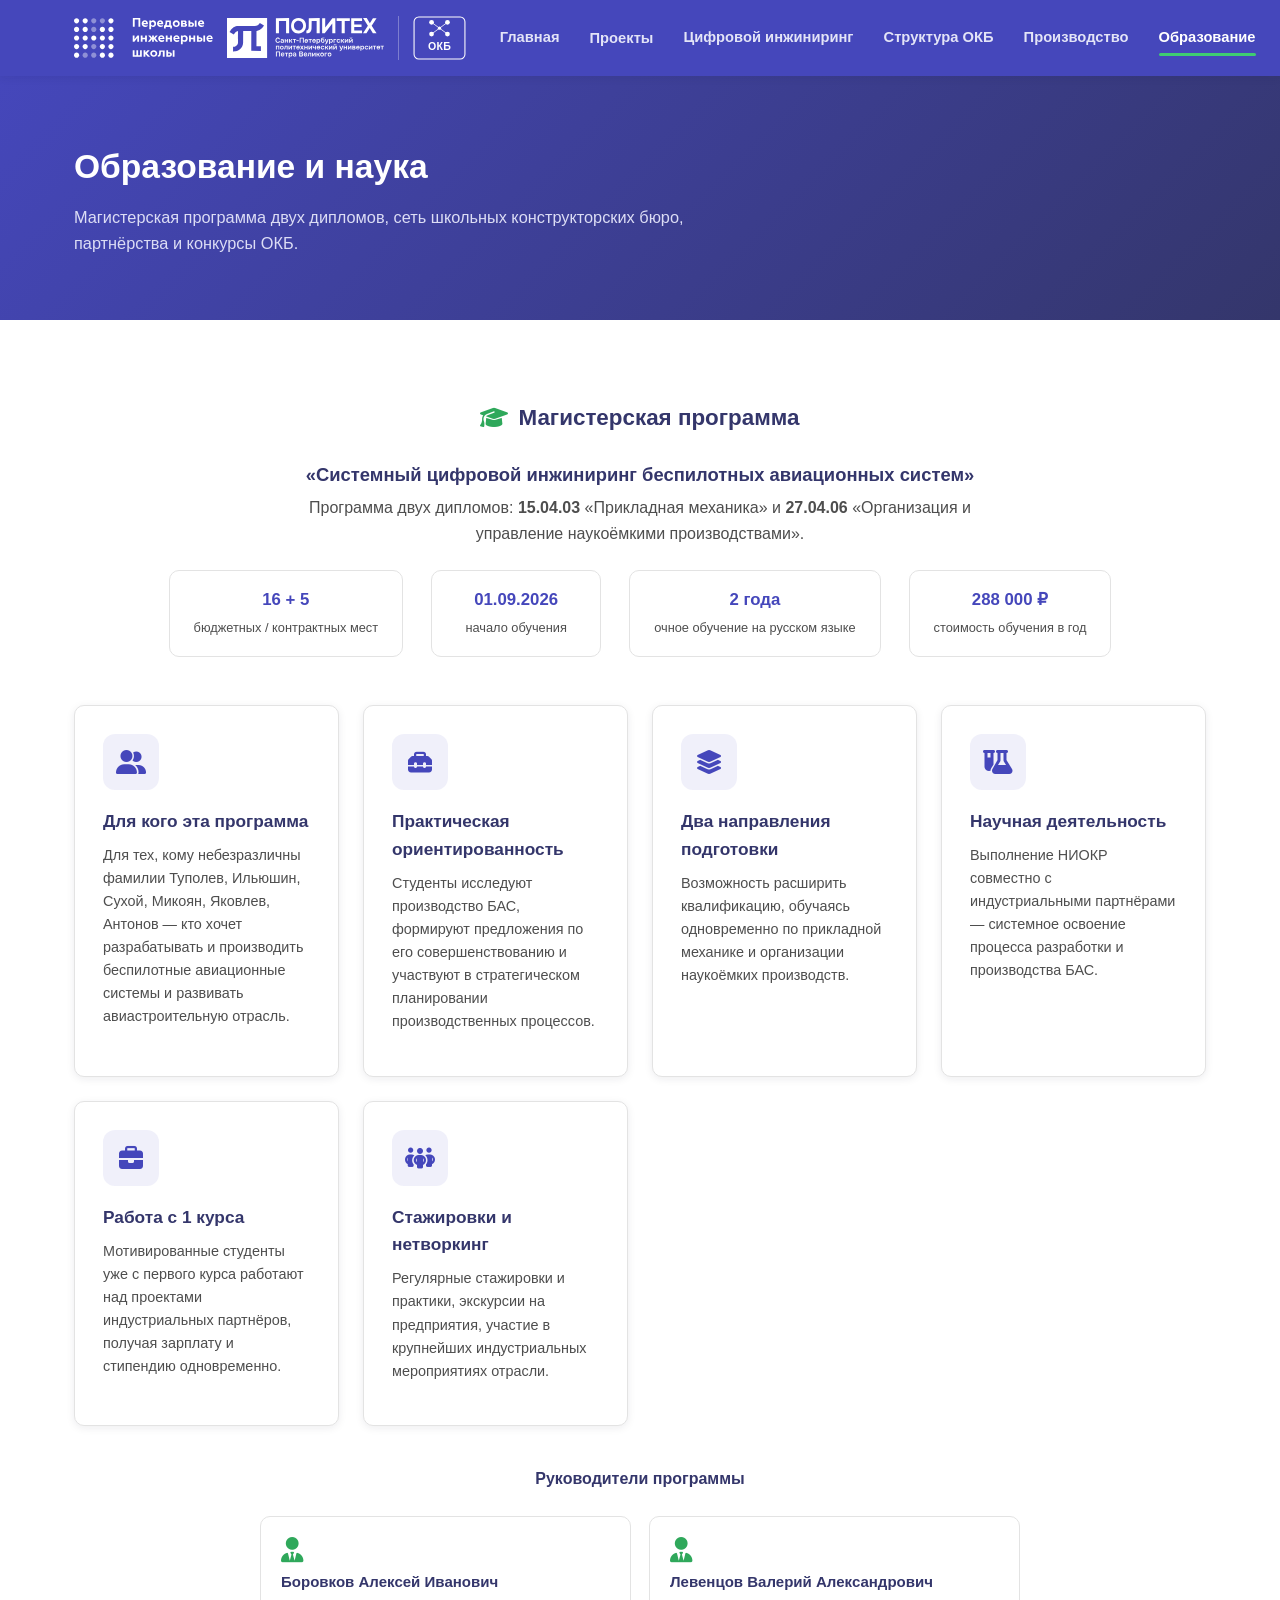
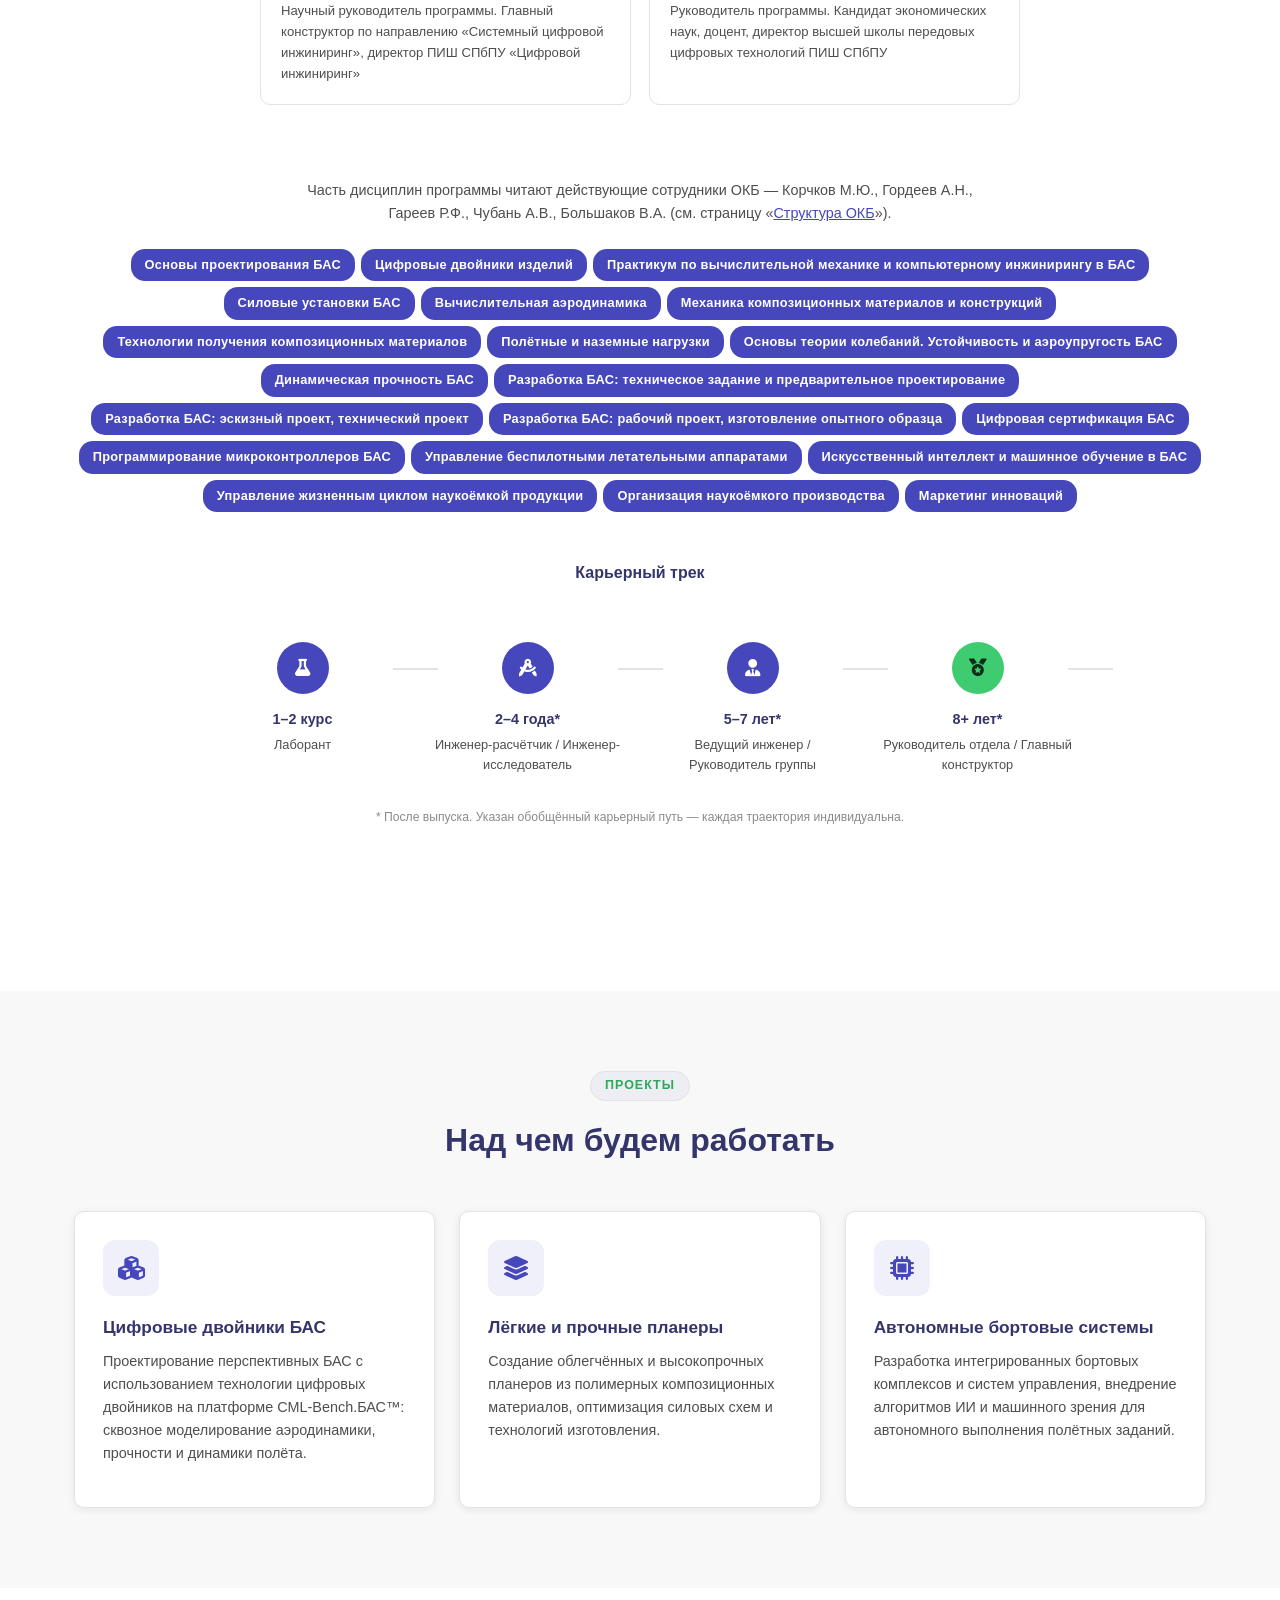
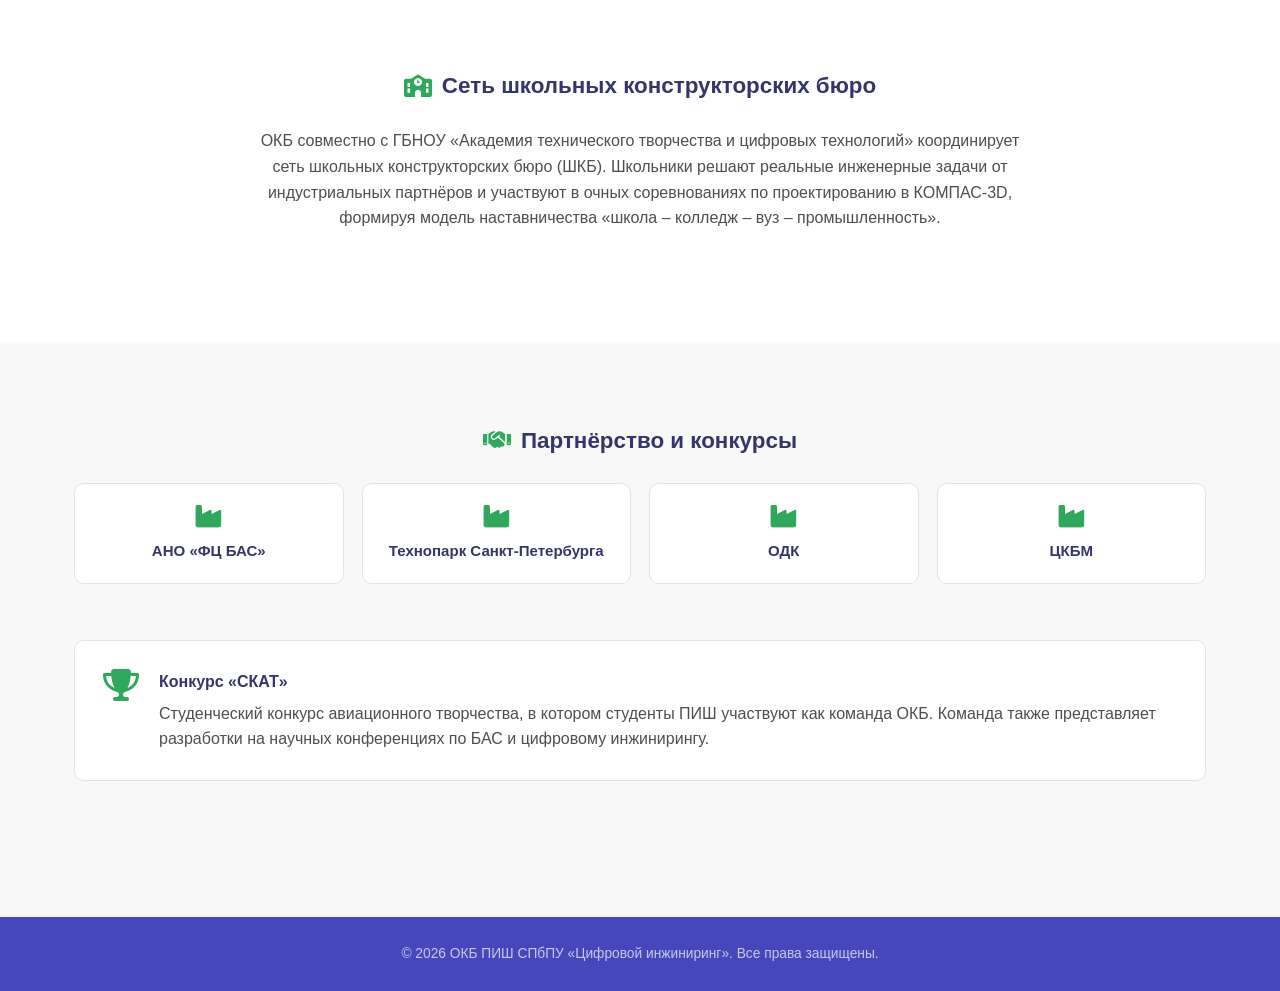
==== education.html @ 3a1af4e1 "Initial commit: сайт ОКБ ПИШ СПбПУ «Цифровой инжиниринг» Многостраничный сайт (index, projects, engi" ====
<!DOCTYPE html>
<html lang="ru">
<head>
<meta charset="UTF-8">
<meta name="viewport" content="width=device-width, initial-scale=1.0">
<title>Образование — ОКБ ПИШ СПбПУ «Цифровой инжиниринг»</title>
<meta name="description" content="Магистерская программа «Системный цифровой инжиниринг беспилотных авиационных систем», партнёрства и конкурсы ОКБ ПИШ СПбПУ «Цифровой инжиниринг».">
<link rel="icon" type="image/svg+xml" href="assets/favicon/favicon.svg">
<link rel="alternate icon" href="assets/favicon/favicon.ico">
<link rel="apple-touch-icon" href="assets/favicon/apple-touch-icon.png">
<link rel="manifest" href="assets/favicon/site.webmanifest">
<link rel="canonical" href="https://okb.pish-spbstu.ru/education.html">
<meta property="og:type" content="website">
<meta property="og:site_name" content="ОКБ ПИШ СПбПУ «Цифровой инжиниринг»">
<meta property="og:title" content="Образование — ОКБ ПИШ СПбПУ «Цифровой инжиниринг»">
<meta property="og:description" content="Магистерская программа «Системный цифровой инжиниринг беспилотных авиационных систем», партнёрства и конкурсы ОКБ ПИШ СПбПУ «Цифровой инжиниринг».">
<meta property="og:image" content="https://okb.pish-spbstu.ru/assets/img/og-image.png">
<meta property="og:url" content="https://okb.pish-spbstu.ru/education.html">
<meta property="og:locale" content="ru_RU">
<meta name="twitter:card" content="summary_large_image">
<meta name="twitter:title" content="Образование — ОКБ ПИШ СПбПУ «Цифровой инжиниринг»">
<meta name="twitter:description" content="Магистерская программа «Системный цифровой инжиниринг беспилотных авиационных систем», партнёрства и конкурсы ОКБ ПИШ СПбПУ «Цифровой инжиниринг».">
<meta name="twitter:image" content="https://okb.pish-spbstu.ru/assets/img/og-image.png">

<link rel="stylesheet" href="https://cdnjs.cloudflare.com/ajax/libs/font-awesome/6.5.1/css/all.min.css">
<link rel="stylesheet" href="assets/css/style.css">
</head>
<body>

<header class="site-header">
  <div class="nav-inner">
    <div class="brand-logos">
      <a href="https://pish.spbstu.ru/" target="_blank" rel="noopener" title="ПИШ СПбПУ"><img src="assets/logos/pish.svg" alt="ПИШ СПбПУ"></a>
      <a href="https://spbstu.ru/" target="_blank" rel="noopener" title="СПбПУ"><img src="assets/logos/spbstu.svg" alt="СПбПУ"></a>
      <a href="index.html" class="okb-logo" title="ОКБ «Цифровой инжиниринг»"><img src="assets/logos/okb.svg" alt="ОКБ"></a>
    </div>
    <nav class="nav-menu" id="navMenu">
      <a href="index.html">Главная</a>
      <div class="nav-item">
        <a href="projects.html">Проекты</a>
        <button class="nav-caret-btn" type="button" aria-label="Показать направления"><i class="fa-solid fa-chevron-down"></i></button>
        <div class="nav-dropdown">
          <a href="projects.html#uav"><i class="fa-solid fa-plane"></i> Беспилотные летательные аппараты</a>
          <a href="projects.html#robots"><i class="fa-solid fa-robot"></i> Бои роботов</a>
          <a href="projects.html#swarm"><i class="fa-solid fa-diagram-project"></i> Роевые БАС</a>
        </div>
      </div>
      <a href="engineering.html">Цифровой инжиниринг</a>
      <a href="structure.html">Структура ОКБ</a>
      <a href="production.html">Производство</a>
      <a href="education.html" class="active">Образование</a>
      <a href="partnership.html">Сотрудничество</a>
    </nav>
    <button class="burger" id="burgerBtn" aria-label="Открыть меню"><span></span><span></span><span></span></button>
  </div>
</header>

<section class="page-hero">
  <div class="container">
    <h1>Образование и наука</h1>
    <p>Магистерская программа двух дипломов, сеть школьных конструкторских бюро, партнёрства и конкурсы ОКБ.</p>
  </div>
</section>

<section class="section" id="master-program">
  <div class="container">
    <h3 class="subsection-title reveal" style="justify-content:center;"><i class="fa-solid fa-graduation-cap"></i> Магистерская программа</h3>
    <p class="reveal" style="text-align:center;max-width:760px;margin:0 auto 6px;font-weight:700;color:var(--color-primary-dark);font-family:var(--font-heading);font-size:1.15rem;">«Системный цифровой инжиниринг беспилотных авиационных систем»</p>
    <p class="reveal" style="text-align:center;max-width:700px;margin:0 auto 24px;color:var(--color-text-muted);">Программа двух дипломов: <b>15.04.03</b> «Прикладная механика» и <b>27.04.06</b> «Организация и управление наукоёмкими производствами».</p>
    <div class="edu-meta reveal">
      <div><strong>16 + 5</strong><span>бюджетных / контрактных мест</span></div>
      <div><strong>01.09.2026</strong><span>начало обучения</span></div>
      <div><strong>2 года</strong><span>очное обучение на русском языке</span></div>
      <div><strong>288 000 ₽</strong><span>стоимость обучения в год</span></div>
    </div>

    <div class="testbed-grid reveal" style="margin-bottom:40px;">
      <div class="testbed-card">
        <div class="testbed-icon"><i class="fa-solid fa-user-group"></i></div>
        <h3>Для кого эта программа</h3>
        <p>Для тех, кому небезразличны фамилии Туполев, Ильюшин, Сухой, Микоян, Яковлев, Антонов — кто хочет разрабатывать и производить беспилотные авиационные системы и развивать авиастроительную отрасль.</p>
      </div>
      <div class="testbed-card">
        <div class="testbed-icon"><i class="fa-solid fa-toolbox"></i></div>
        <h3>Практическая ориентированность</h3>
        <p>Студенты исследуют производство БАС, формируют предложения по его совершенствованию и участвуют в стратегическом планировании производственных процессов.</p>
      </div>
      <div class="testbed-card">
        <div class="testbed-icon"><i class="fa-solid fa-layer-group"></i></div>
        <h3>Два направления подготовки</h3>
        <p>Возможность расширить квалификацию, обучаясь одновременно по прикладной механике и организации наукоёмких производств.</p>
      </div>
      <div class="testbed-card">
        <div class="testbed-icon"><i class="fa-solid fa-flask-vial"></i></div>
        <h3>Научная деятельность</h3>
        <p>Выполнение НИОКР совместно с индустриальными партнёрами — системное освоение процесса разработки и производства БАС.</p>
      </div>
      <div class="testbed-card">
        <div class="testbed-icon"><i class="fa-solid fa-briefcase"></i></div>
        <h3>Работа с 1 курса</h3>
        <p>Мотивированные студенты уже с первого курса работают над проектами индустриальных партнёров, получая зарплату и стипендию одновременно.</p>
      </div>
      <div class="testbed-card">
        <div class="testbed-icon"><i class="fa-solid fa-people-group"></i></div>
        <h3>Стажировки и нетворкинг</h3>
        <p>Регулярные стажировки и практики, экскурсии на предприятия, участие в крупнейших индустриальных мероприятиях отрасли.</p>
      </div>
    </div>

    <h4 class="reveal" style="text-align:center;margin-bottom:24px;">Руководители программы</h4>
    <div class="partners-grid reveal" style="max-width:760px;margin:0 auto 40px;">
      <div class="partner-card" style="text-align:left;">
        <i class="fa-solid fa-user-tie" style="margin:0 0 8px;"></i>
        Боровков Алексей Иванович
        <div style="font-weight:400;color:var(--color-text-muted);font-size:.82rem;margin-top:6px;">Научный руководитель программы. Главный конструктор по направлению «Системный цифровой инжиниринг», директор ПИШ СПбПУ «Цифровой инжиниринг»</div>
      </div>
      <div class="partner-card" style="text-align:left;">
        <i class="fa-solid fa-user-tie" style="margin:0 0 8px;"></i>
        Левенцов Валерий Александрович
        <div style="font-weight:400;color:var(--color-text-muted);font-size:.82rem;margin-top:6px;">Руководитель программы. Кандидат экономических наук, доцент, директор высшей школы передовых цифровых технологий ПИШ СПбПУ</div>
      </div>
    </div>

    <h4 class="reveal" style="text-align:center;margin-bottom:8px;">Чему будем учиться</h4>
    <p class="reveal" style="text-align:center;max-width:700px;margin:0 auto 24px;color:var(--color-text-muted);font-size:.9rem;">Часть дисциплин программы читают действующие сотрудники ОКБ — Корчков М.Ю., Гордеев А.Н., Гареев Р.Ф., Чубань А.В., Большаков В.А. (см. страницу «<a href="structure.html" style="color:var(--color-primary);text-decoration:underline;">Структура ОКБ</a>»).</p>
    <div class="modal-tags reveal" id="coursesTags" style="justify-content:center;margin-bottom:48px;"></div>

    <h4 class="reveal" style="text-align:center;margin-bottom:32px;">Карьерный трек</h4>
    <div class="career-ladder reveal" id="careerLadder"></div>
  </div>
</section>

<section class="section section-alt" id="research">
  <div class="container">
    <div class="section-header reveal">
      <span class="eyebrow">Проекты</span>
      <h2>Над чем будем работать</h2>
    </div>
    <div class="testbed-grid reveal">
      <div class="testbed-card">
        <div class="testbed-icon"><i class="fa-solid fa-cubes"></i></div>
        <h3>Цифровые двойники БАС</h3>
        <p>Проектирование перспективных БАС с использованием технологии цифровых двойников на платформе CML-Bench.БАС™: сквозное моделирование аэродинамики, прочности и динамики полёта.</p>
      </div>
      <div class="testbed-card">
        <div class="testbed-icon"><i class="fa-solid fa-layer-group"></i></div>
        <h3>Лёгкие и прочные планеры</h3>
        <p>Создание облегчённых и высокопрочных планеров из полимерных композиционных материалов, оптимизация силовых схем и технологий изготовления.</p>
      </div>
      <div class="testbed-card">
        <div class="testbed-icon"><i class="fa-solid fa-microchip"></i></div>
        <h3>Автономные бортовые системы</h3>
        <p>Разработка интегрированных бортовых комплексов и систем управления, внедрение алгоритмов ИИ и машинного зрения для автономного выполнения полётных заданий.</p>
      </div>
    </div>
  </div>
</section>

<section class="section" id="shkb">
  <div class="container">
    <h3 class="subsection-title reveal" style="justify-content:center;"><i class="fa-solid fa-school"></i> Сеть школьных конструкторских бюро</h3>
    <p class="reveal" style="max-width:760px;margin:0 auto 32px;text-align:center;color:var(--color-text-muted);">
      ОКБ совместно с ГБНОУ «Академия технического творчества и цифровых технологий» координирует сеть школьных конструкторских бюро (ШКБ). Школьники решают реальные инженерные задачи от индустриальных партнёров и участвуют в очных соревнованиях по проектированию в КОМПАС-3D, формируя модель наставничества «школа – колледж – вуз – промышленность».
    </p>
  </div>
</section>

<section class="section section-alt" id="partners">
  <div class="container">
    <h3 class="subsection-title reveal" style="justify-content:center;"><i class="fa-solid fa-handshake"></i> Партнёрство и конкурсы</h3>
    <div class="partners-grid reveal" id="partnersGrid"></div>
    <div class="contest-box reveal">
      <i class="fa-solid fa-trophy"></i>
      <div>
        <h4 style="margin-bottom:6px;">Конкурс «СКАТ»</h4>
        <p style="margin:0;color:var(--color-text-muted);">Студенческий конкурс авиационного творчества, в котором студенты ПИШ участвуют как команда ОКБ. Команда также представляет разработки на научных конференциях по БАС и цифровому инжинирингу.</p>
      </div>
    </div>
  </div>
</section>

<footer class="site-footer">
  <div class="container">
    <p class="copyright">© 2026 ОКБ ПИШ СПбПУ «Цифровой инжиниринг». Все права защищены.</p>
  </div>
</footer>

<div class="modal-overlay" id="modalOverlay">
  <div class="modal" id="modalContent" role="dialog" aria-modal="true">
    <button class="modal-close" id="modalClose" aria-label="Закрыть"><i class="fa-solid fa-xmark"></i></button>
    <div id="modalBody"></div>
  </div>
</div>

<script src="assets/js/main.js"></script>
<script>
const courses = [
  'Основы проектирования БАС','Цифровые двойники изделий','Практикум по вычислительной механике и компьютерному инжинирингу в БАС',
  'Силовые установки БАС','Вычислительная аэродинамика','Механика композиционных материалов и конструкций',
  'Технологии получения композиционных материалов','Полётные и наземные нагрузки','Основы теории колебаний. Устойчивость и аэроупругость БАС',
  'Динамическая прочность БАС','Разработка БАС: техническое задание и предварительное проектирование','Разработка БАС: эскизный проект, технический проект',
  'Разработка БАС: рабочий проект, изготовление опытного образца','Цифровая сертификация БАС','Программирование микроконтроллеров БАС',
  'Управление беспилотными летательными аппаратами','Искусственный интеллект и машинное обучение в БАС','Управление жизненным циклом наукоёмкой продукции',
  'Организация наукоёмкого производства','Маркетинг инноваций'
];

const careerData = [
  {icon:'fa-flask', title:'1–2 курс', role:'Лаборант'},
  {icon:'fa-drafting-compass', title:'2–4 года*', role:'Инженер-расчётчик / Инженер-исследователь'},
  {icon:'fa-user-tie', title:'5–7 лет*', role:'Ведущий инженер / Руководитель группы'},
  {icon:'fa-medal', title:'8+ лет*', role:'Руководитель отдела / Главный конструктор'}
];

const partners = ['АНО «ФЦ БАС»','Технопарк Санкт-Петербурга','ОДК','ЦКБМ'];

function renderCourses(){
  const el = document.getElementById('coursesTags');
  el.innerHTML = courses.map(c => `<span class="tag" style="font-size:.8rem;padding:6px 14px;">${c}</span>`).join('');
}

function renderCareer(){
  const el = document.getElementById('careerLadder');
  el.innerHTML = careerData.map(c => `
    <div class="career-step">
      <div class="step-circle"><i class="fa-solid ${c.icon}"></i></div>
      <h5>${c.title}</h5>
      <p>${c.role}</p>
    </div>
  `).join('') + '<p style="width:100%;text-align:center;font-size:.76rem;color:var(--color-text-faint);margin-top:8px;">* После выпуска. Указан обобщённый карьерный путь — каждая траектория индивидуальна.</p>';
}

function renderPartners(){
  const el = document.getElementById('partnersGrid');
  el.innerHTML = partners.map(p => `<div class="partner-card"><i class="fa-solid fa-industry"></i>${p}</div>`).join('');
}

document.addEventListener('DOMContentLoaded', () => {
  renderCourses();
  renderCareer();
  renderPartners();
  initScrollReveal();
});
</script>
</body>
</html>
---- assets/css/style.css ----
/* ===================== ROOT / RESET ===================== */
:root{
  --color-primary:#4547BB;
  --color-primary-dark:#34366B;
  --color-primary-light:#6668D1;
  --color-accent:#3FCC71;
  --color-accent-dark:#2FA85B;
  --color-bg:#FFFFFF;
  --color-bg-alt:#F8F8F8;
  --color-bg-alt2:#EBEBEB;
  --color-white:#FFFFFF;
  --color-text:#1D1D1D;
  --color-text-muted:#4E4E4E;
  --color-text-faint:#8A8A8A;
  --color-border:#E3E3E3;
  --status-ready:#2FA85B;
  --status-testing:#C98A00;
  --status-design:#4547BB;
  --shadow-sm:0 2px 8px rgba(20,20,50,0.08);
  --shadow-md:0 8px 26px rgba(20,20,50,0.14);
  --radius:10px;
  --font-main:Arial,Helvetica,sans-serif;
  --font-heading:Verdana,Geneva,sans-serif;
}

*,*::before,*::after{box-sizing:border-box;}
html{scroll-behavior:smooth;}
body{
  margin:0;
  font-family:var(--font-main);
  color:var(--color-text);
  background:var(--color-bg);
  line-height:1.6;
  -webkit-font-smoothing:antialiased;
}
h1,h2,h3,h4,h5{margin:0 0 .5em;font-weight:700;color:var(--color-primary-dark);font-family:var(--font-heading);}
p{margin:0 0 1em;}
a{color:inherit;}
img,svg{max-width:100%;display:block;}
button{font-family:inherit;cursor:pointer;}
ul{list-style:none;margin:0;padding:0;}
.container{max-width:1180px;margin:0 auto;padding:0 24px;}
.section{padding:80px 0;}
.section-alt{background:var(--color-bg-alt);}
.section-header{max-width:760px;margin:0 auto 44px;text-align:center;}
.section-header .eyebrow{
  display:inline-block;
  color:var(--color-accent-dark);
  background:rgba(69,71,187,0.06);
  border:1px solid var(--color-border);
  padding:4px 14px;
  border-radius:20px;
  font-size:.78rem;
  font-weight:700;
  letter-spacing:.08em;
  text-transform:uppercase;
  margin-bottom:14px;
  font-family:var(--font-main);
}
.section-header h2{font-size:2rem;}
.section-header p{color:var(--color-text-muted);font-size:1.05rem;}

/* ===================== SCROLL REVEAL ===================== */
.reveal{opacity:0;transform:translateY(28px);transition:opacity .7s ease,transform .7s ease;}
.reveal.visible{opacity:1;transform:translateY(0);}

/* ===================== HEADER / NAV ===================== */
header.site-header{
  position:sticky;top:0;z-index:1000;
  background:var(--color-primary);
  box-shadow:var(--shadow-sm);
}
.nav-inner{
  max-width:1180px;margin:0 auto;padding:0 24px;
  display:flex;align-items:center;justify-content:space-between;
  height:76px;gap:20px;
}
.brand-logos{display:flex;align-items:center;gap:14px;flex-shrink:0;}
.brand-logos a{display:flex;align-items:center;height:40px;}
.brand-logos img{height:40px;width:auto;}
.brand-logos .okb-logo{height:44px;padding-left:14px;border-left:1px solid rgba(255,255,255,0.3);}
.brand-logos .okb-logo img{height:44px;}

nav.nav-menu{display:flex;align-items:center;gap:2px;}
nav.nav-menu a{
  color:#E3E4F7;text-decoration:none;font-size:.92rem;font-weight:700;
  padding:10px 14px;border-radius:6px;transition:background .2s,color .2s;
  white-space:nowrap;position:relative;font-family:var(--font-main);
}
nav.nav-menu a:hover{background:rgba(255,255,255,0.1);color:var(--color-white);}
nav.nav-menu a.active{color:var(--color-white);}
nav.nav-menu a.active::after{
  content:"";position:absolute;left:14px;right:14px;bottom:4px;height:3px;
  background:var(--color-accent);border-radius:2px;
}

/* ---------- Выпадающее меню «Проекты» ---------- */
.nav-item{position:relative;}
.nav-item .nav-caret{font-size:.6rem;margin-left:5px;}
.nav-caret-btn{display:none;background:none;border:none;color:#E3E4F7;padding:8px 10px;}
.nav-dropdown{
  position:absolute;top:calc(100% + 6px);left:0;min-width:260px;
  background:var(--color-white);border-radius:8px;box-shadow:var(--shadow-md);
  padding:8px;opacity:0;visibility:hidden;transform:translateY(6px);
  transition:opacity .18s,transform .18s,visibility .18s;z-index:1100;
}
.nav-item:hover .nav-dropdown,.nav-item:focus-within .nav-dropdown{
  opacity:1;visibility:visible;transform:translateY(0);
}
.nav-dropdown a{
  display:flex;align-items:center;gap:10px;color:var(--color-text);
  padding:10px 12px;border-radius:6px;font-size:.86rem;font-weight:700;
  transition:background .15s,color .15s;
}
.nav-item .nav-dropdown a:hover{background:rgba(29,78,216,0.1);color:#1D4ED8;}
.nav-dropdown a i{color:var(--color-accent-dark);width:16px;text-align:center;transition:color .15s;}
.nav-item .nav-dropdown a:hover i{color:#1D4ED8;}
@media (max-width:1080px){
  .nav-item{display:flex;align-items:stretch;flex-wrap:wrap;}
  .nav-item a:first-child{flex:1;}
  .nav-caret-btn{display:flex;align-items:center;}
  .nav-dropdown{
    position:static;box-shadow:none;background:rgba(255,255,255,0.06);
    opacity:1;visibility:visible;transform:none;display:none;margin:0 12px 6px;width:100%;
    order:3;
  }
  .nav-item.dropdown-open .nav-dropdown{display:block;}
  .nav-dropdown a{color:#E3E4F7;}
  .nav-dropdown a:hover{background:rgba(255,255,255,0.1);color:#fff;}
}

.burger{
  display:none;flex-direction:column;gap:5px;background:none;border:none;padding:8px;flex-shrink:0;
}
.burger span{width:26px;height:2px;background:var(--color-white);border-radius:2px;transition:transform .25s,opacity .25s;}
.burger.open span:nth-child(1){transform:translateY(7px) rotate(45deg);}
.burger.open span:nth-child(2){opacity:0;}
.burger.open span:nth-child(3){transform:translateY(-7px) rotate(-45deg);}

/* ===================== BUTTONS ===================== */
.btn{
  display:inline-flex;align-items:center;gap:10px;
  padding:14px 30px;border-radius:8px;font-weight:700;font-size:.98rem;
  text-decoration:none;border:2px solid transparent;transition:transform .18s,box-shadow .18s,background .18s;
  font-family:var(--font-main);
}
.btn:hover{transform:translateY(-2px);}
.btn-primary{background:var(--color-accent);color:#0E2B18;}
.btn-primary:hover{background:var(--color-accent-dark);box-shadow:0 8px 20px rgba(63,204,113,0.35);}
.btn-outline{background:transparent;border-color:rgba(255,255,255,0.55);color:var(--color-white);}
.btn-outline:hover{background:rgba(255,255,255,0.12);}
.btn-detail{
  display:inline-flex;align-items:center;gap:8px;
  background:var(--color-primary);color:var(--color-white);
  border:none;padding:10px 20px;border-radius:6px;font-size:.88rem;font-weight:700;
  transition:background .2s;font-family:var(--font-main);
}
.btn-detail:hover{background:var(--color-primary-dark);}

/* ===================== PAGE HERO (secondary pages) ===================== */
.page-hero{
  background:linear-gradient(135deg,var(--color-primary) 0%,var(--color-primary-dark) 100%);
  color:var(--color-white);padding:64px 0;
}
.page-hero .eyebrow{
  display:inline-block;background:rgba(255,255,255,0.12);border:1px solid rgba(255,255,255,0.3);
  padding:5px 16px;border-radius:20px;font-size:.8rem;font-weight:700;letter-spacing:.06em;
  text-transform:uppercase;margin-bottom:16px;color:var(--color-accent);
}
.page-hero h1{color:var(--color-white);font-size:2.1rem;margin-bottom:10px;}
.page-hero p{color:#DCDDF5;max-width:680px;margin:0;font-size:1.02rem;}
.page-note{
  background:rgba(63,204,113,0.08);border:1px dashed var(--color-accent-dark);
  color:var(--color-text-muted);padding:14px 20px;border-radius:8px;font-size:.88rem;margin-bottom:40px;
}

/* ===================== HOME HERO ===================== */
.hero{
  position:relative;overflow:hidden;
  background:linear-gradient(160deg,var(--color-primary-dark) 0%,var(--color-primary) 55%,var(--color-primary-light) 100%);
  color:var(--color-white);padding:110px 0 90px;
}
.hero::before{
  content:"";position:absolute;inset:0;
  background-image:
    repeating-linear-gradient(0deg, rgba(255,255,255,0.06) 0px, rgba(255,255,255,0.06) 1px, transparent 1px, transparent 48px),
    repeating-linear-gradient(90deg, rgba(255,255,255,0.06) 0px, rgba(255,255,255,0.06) 1px, transparent 1px, transparent 48px);
  pointer-events:none;
}
.hero-inner{position:relative;z-index:2;max-width:900px;margin:0 auto;padding:0 24px;text-align:center;}
.hero-blueprint{position:absolute;right:-60px;top:20px;width:420px;opacity:.16;z-index:1;pointer-events:none;}
.hero .eyebrow{
  display:inline-flex;align-items:center;gap:8px;
  background:rgba(255,255,255,0.1);border:1px solid rgba(255,255,255,0.25);
  padding:6px 18px;border-radius:24px;font-size:.82rem;letter-spacing:.06em;text-transform:uppercase;
  margin-bottom:24px;color:var(--color-accent);font-weight:700;
}
.hero h1{color:var(--color-white);font-size:2.5rem;line-height:1.25;margin-bottom:22px;}
.hero p.lead{color:#DCDDF5;font-size:1.12rem;max-width:720px;margin:0 auto 38px;}
.hero-ctas{display:flex;gap:16px;justify-content:center;flex-wrap:wrap;}
.hero-stats{
  display:grid;grid-template-columns:repeat(4,1fr);gap:22px;
  max-width:900px;margin:52px auto 0;position:relative;z-index:2;
}
.hero-stats div{
  background:rgba(255,255,255,0.08);border:1px solid rgba(255,255,255,0.16);
  border-radius:var(--radius);padding:16px 8px;text-align:center;
}
.hero-stats strong{display:block;font-size:1.5rem;color:var(--color-accent);font-family:var(--font-heading);}
.hero-stats span{font-size:.78rem;color:#C7C9EE;}

/* ===================== STATUS BADGE ===================== */
.status{
  display:inline-flex;align-items:center;gap:6px;
  padding:5px 12px;border-radius:20px;font-size:.76rem;font-weight:700;
  text-transform:uppercase;letter-spacing:.03em;
}
.status .dot{width:8px;height:8px;border-radius:50%;}
.status-ready{background:rgba(47,168,91,0.1);color:var(--status-ready);}
.status-ready .dot{background:var(--status-ready);}
.status-testing{background:rgba(201,138,0,0.1);color:var(--status-testing);}
.status-testing .dot{background:var(--status-testing);}
.status-design{background:rgba(69,71,187,0.1);color:var(--status-design);}
.status-design .dot{background:var(--status-design);}
.status-init{background:rgba(138,138,138,0.14);color:#6B6B6B;}
.status-init .dot{background:#8A8A8A;}
.status-manufacturing{background:rgba(217,119,6,0.1);color:#B45F04;}
.status-manufacturing .dot{background:#D97706;}

/* ===================== ЛЕТОПИСЬ ОКБ — змейка ===================== */
.timeline-filter{display:flex;flex-wrap:wrap;gap:8px;justify-content:center;margin-bottom:44px;}

.timeline-snake{position:relative;max-width:900px;margin:0 auto;padding:10px 0;}
.timeline-snake::before{
  content:"";position:absolute;top:0;bottom:0;left:50%;width:3px;margin-left:-1.5px;
  background:repeating-linear-gradient(var(--color-border) 0 8px, transparent 8px 16px);
}
.tl-row{display:grid;grid-template-columns:1fr 44px 1fr;align-items:start;margin-bottom:8px;}
.tl-row .tl-card-wrap{grid-column:1;}
.tl-row.tl-right .tl-card-wrap{grid-column:3;}
.tl-row .tl-node{
  grid-column:2;width:44px;height:44px;border-radius:50%;background:var(--color-white);
  border:4px solid var(--color-primary);display:flex;align-items:center;justify-content:center;
  position:relative;z-index:2;transition:transform .2s,border-color .2s;cursor:pointer;
}
.tl-row .tl-node i{font-size:.85rem;color:var(--color-primary);}
.tl-row:hover .tl-node{transform:scale(1.1);border-color:var(--color-accent);}
.tl-row.tl-planned .tl-node{border-style:dashed;border-color:var(--color-text-faint);}
.tl-row.tl-planned .tl-node i{color:var(--color-text-faint);}

.tl-card{
  background:var(--color-white);border:1px solid var(--color-border);border-radius:var(--radius);
  padding:16px 18px;box-shadow:var(--shadow-sm);cursor:pointer;transition:box-shadow .2s,transform .2s,opacity .2s;
  max-width:380px;
}
.tl-row.tl-right .tl-card{margin-left:auto;}
.tl-card:hover{box-shadow:var(--shadow-md);transform:translateY(-2px);}
.tl-card .tl-date{font-weight:700;color:var(--color-primary);font-size:.82rem;font-family:var(--font-heading);}
.tl-card .tl-cat{
  display:inline-block;margin-left:8px;font-size:.68rem;font-weight:700;text-transform:uppercase;
  letter-spacing:.03em;color:var(--color-accent-dark);background:rgba(63,204,113,0.1);padding:2px 8px;border-radius:10px;
}
.tl-card h5{font-size:.98rem;margin:6px 0 4px;color:var(--color-primary-dark);}
.tl-card p{margin:0;font-size:.84rem;color:var(--color-text-muted);}
.tl-card .tl-thumb{width:100%;height:110px;object-fit:cover;border-radius:6px;margin-top:10px;}
.tl-row.tl-planned .tl-card{border-style:dashed;background:var(--color-bg-alt);}
.tl-row.tl-planned .tl-card .tl-date{color:var(--color-text-faint);}

.tl-row.tl-dim{opacity:.32;}
.tl-row.tl-match .tl-card{border-color:var(--color-accent);box-shadow:0 0 0 3px rgba(63,204,113,0.18);}
.tl-row.tl-match .tl-node{border-color:var(--color-accent);}

@media (max-width:760px){
  .timeline-snake::before{left:22px;margin-left:-1.5px;}
  .tl-row,.tl-row.tl-right{grid-template-columns:44px 1fr;}
  .tl-row .tl-card-wrap,.tl-row.tl-right .tl-card-wrap{grid-column:2;}
  .tl-row .tl-node{grid-column:1;}
  .tl-row.tl-right .tl-card{margin-left:0;}
  .tl-card{max-width:none;}
}

/* ===================== PROJECTS ===================== */
.project-block{
  background:var(--color-white);border:1px solid var(--color-border);
  border-radius:var(--radius);box-shadow:var(--shadow-sm);
  padding:36px;margin-bottom:36px;
}
.project-block-head{
  display:flex;justify-content:space-between;align-items:flex-start;flex-wrap:wrap;gap:16px;
  margin-bottom:8px;
}
.project-block-head h3{font-size:1.4rem;margin:0;}
.project-block-head .type-tag{color:var(--color-text-muted);font-size:.88rem;font-weight:500;font-family:var(--font-main);}
.mod-grid{display:grid;grid-template-columns:repeat(auto-fit,minmax(270px,1fr));gap:20px;margin-top:24px;}
.mod-card{
  border:1px solid var(--color-border);border-radius:var(--radius);
  padding:22px;background:var(--color-bg-alt);transition:box-shadow .2s,transform .2s;
}
.mod-card:hover{box-shadow:var(--shadow-md);transform:translateY(-3px);}
.mod-card h4{font-size:1.05rem;display:flex;justify-content:space-between;align-items:center;gap:8px;flex-wrap:wrap;}
.mod-card ul{margin:14px 0;}
.mod-card li{
  font-size:.88rem;color:var(--color-text-muted);padding:4px 0;
  display:flex;justify-content:space-between;gap:8px;border-bottom:1px dashed var(--color-border);
  font-family:var(--font-main);
}
.mod-card li:last-child{border-bottom:none;}
.mod-card li b{color:var(--color-text);font-weight:700;}
.mod-note{font-size:.84rem;color:var(--color-text-muted);font-style:italic;margin:10px 0;}
.project-cml{display:grid;grid-template-columns:1.3fr 1fr;gap:32px;align-items:center;}
@media (max-width:800px){.project-cml{grid-template-columns:1fr;}}
.project-cml .cml-visual{
  background:linear-gradient(135deg,var(--color-primary),var(--color-primary-dark));
  border-radius:var(--radius);min-height:220px;
  display:flex;align-items:center;justify-content:center;color:rgba(255,255,255,0.85);font-size:4rem;
}
.techmap{margin-top:32px;padding-top:28px;border-top:1px solid var(--color-border);}
.techmap h4{font-size:1.1rem;margin-bottom:18px;}
.techmap-steps{display:grid;grid-template-columns:repeat(auto-fit,minmax(220px,1fr));gap:16px;}
.techmap-step{
  border:1px solid var(--color-border);border-radius:var(--radius);padding:16px;
  background:var(--color-white);cursor:pointer;transition:border-color .2s,box-shadow .2s;position:relative;
}
.techmap-step .step-num{
  display:inline-flex;align-items:center;justify-content:center;
  width:26px;height:26px;border-radius:50%;background:var(--color-primary);color:#fff;
  font-size:.78rem;font-weight:700;margin-bottom:10px;font-family:var(--font-heading);
}
.techmap-step h5{margin:0 0 6px;font-size:.94rem;color:var(--color-primary-dark);}
.techmap-step p{margin:0;font-size:.82rem;color:var(--color-text-muted);}
.techmap-step:hover,.techmap-step.step-active{border-color:var(--color-accent);box-shadow:0 0 0 3px rgba(63,204,113,0.2);}

/* ===================== ФИЛЬТРЫ КАТАЛОГА ПРОЕКТОВ ===================== */
.filter-bar{
  display:flex;flex-wrap:wrap;gap:24px;margin-bottom:36px;padding:20px 24px;
  background:var(--color-bg-alt);border:1px solid var(--color-border);border-radius:var(--radius);
}
.filter-group{display:flex;align-items:center;gap:12px;flex-wrap:wrap;}
.filter-label{font-size:.84rem;font-weight:700;color:var(--color-text-muted);flex-shrink:0;}
.filter-chips{display:flex;flex-wrap:wrap;gap:8px;}
.filter-chip{
  background:var(--color-white);border:1px solid var(--color-border);color:var(--color-text-muted);
  padding:7px 14px;border-radius:20px;font-size:.82rem;font-weight:600;font-family:var(--font-main);
  transition:all .15s;
}
.filter-chip:hover:not([disabled]){border-color:var(--color-primary);color:var(--color-primary);}
.filter-chip.active{background:var(--color-primary);border-color:var(--color-primary);color:#fff;}
.filter-chip[disabled]{opacity:.55;cursor:not-allowed;}
.filter-chip .soon{
  display:inline-block;margin-left:4px;font-size:.68rem;text-transform:uppercase;letter-spacing:.03em;
  color:var(--color-accent-dark);
}

/* ===================== КАТАЛОГ ПРОЕКТОВ ===================== */
.catalog-grid{display:grid;grid-template-columns:repeat(auto-fit,minmax(270px,1fr));gap:20px;margin-bottom:20px;}
.catalog-card{
  border:1px solid var(--color-border);border-radius:var(--radius);padding:22px;
  background:var(--color-white);box-shadow:var(--shadow-sm);transition:box-shadow .2s,transform .2s;
}
.catalog-card:hover{box-shadow:var(--shadow-md);transform:translateY(-3px);}
.catalog-card-photo{
  width:calc(100% + 44px);margin:-22px -22px 16px;height:170px;overflow:hidden;
  background:linear-gradient(135deg,var(--color-bg-alt2),var(--color-bg-alt));
  display:flex;align-items:center;justify-content:center;
}
.catalog-card-photo img{width:100%;height:100%;object-fit:contain;}
.catalog-card-head{display:flex;justify-content:space-between;align-items:center;gap:8px;margin-bottom:10px;flex-wrap:wrap;}
.catalog-family{
  font-size:.72rem;font-weight:700;text-transform:uppercase;letter-spacing:.05em;color:var(--color-primary);
}
.catalog-card h4{font-size:1.05rem;margin-bottom:4px;}
.catalog-type{font-size:.8rem;color:var(--color-text-muted);margin-bottom:10px;}
.catalog-card ul{margin:14px 0;}
.catalog-card li{
  font-size:.88rem;color:var(--color-text-muted);padding:4px 0;
  display:flex;justify-content:space-between;gap:8px;border-bottom:1px dashed var(--color-border);
  font-family:var(--font-main);
}
.catalog-card li:last-child{border-bottom:none;}
.catalog-card li b{color:var(--color-text);font-weight:700;}
.catalog-empty{text-align:center;color:var(--color-text-muted);padding:30px;font-size:.94rem;}

.roadmap-card{
  border:2px dashed var(--color-border);border-radius:var(--radius);padding:36px;text-align:center;
  color:var(--color-text-muted);background:var(--color-bg-alt);
}
.roadmap-card i{font-size:2rem;color:var(--color-accent-dark);margin-bottom:14px;}
.roadmap-card h4{color:var(--color-primary-dark);margin-bottom:8px;}
.project-subnav{display:flex;gap:10px;flex-wrap:wrap;justify-content:center;margin-bottom:44px;}
.project-subnav a{
  background:var(--color-white);border:1px solid var(--color-border);color:var(--color-text-muted);
  padding:9px 18px;border-radius:20px;font-size:.86rem;font-weight:700;text-decoration:none;
  transition:all .15s;
}
.project-subnav a:hover,.project-subnav a.active{background:var(--color-primary);border-color:var(--color-primary);color:#fff;}

/* ===================== ИЕРАРХИЯ ВИП / ВИС / ПШЧММ / ЧММ ===================== */
.vip-hierarchy{max-width:980px;margin:0 auto;}
.vip-level{
  display:flex;gap:20px;align-items:flex-start;padding:18px 20px;border-radius:var(--radius);
  border:1px solid var(--color-border);background:var(--color-white);box-shadow:var(--shadow-sm);
  margin-bottom:6px;
}
.vip-level-label{width:220px;flex-shrink:0;}
.vip-badge{
  display:inline-block;color:#fff;font-weight:700;font-size:.86rem;padding:4px 12px;
  border-radius:6px;margin-bottom:6px;font-family:var(--font-heading);
}
.vip-level[data-level="vip"] .vip-badge{background:var(--color-primary-dark);}
.vip-level[data-level="vis"] .vip-badge{background:var(--color-primary);}
.vip-level[data-level="pshchmm"] .vip-badge{background:var(--color-primary-light);}
.vip-level[data-level="chmm"] .vip-badge{background:var(--color-accent);color:#0E2B18;}
.vip-level-label p{margin:0;font-size:.8rem;color:var(--color-text-muted);}
.vip-nodes{display:flex;flex-wrap:wrap;gap:8px;align-content:flex-start;}
.vip-node{
  font-size:.8rem;font-weight:600;color:var(--color-text);background:var(--color-bg-alt);
  border:1px solid var(--color-border);padding:6px 12px;border-radius:16px;font-family:var(--font-main);
}
.vip-level[data-level="vip"] .vip-node{background:rgba(52,54,107,0.06);border-color:rgba(52,54,107,0.25);}
.vip-level[data-level="vis"] .vip-node{background:rgba(69,71,187,0.06);border-color:rgba(69,71,187,0.25);}
.vip-level[data-level="pshchmm"] .vip-node{background:rgba(102,104,209,0.08);border-color:rgba(102,104,209,0.3);}
.vip-level[data-level="chmm"] .vip-node{background:rgba(63,204,113,0.08);border-color:rgba(63,204,113,0.3);}
.vip-arrow{text-align:center;color:var(--color-border);font-size:1rem;margin:2px 0;}
@media (max-width:700px){
  .vip-level{flex-direction:column;gap:10px;}
  .vip-level-label{width:auto;}
}
.vip-stats{display:grid;grid-template-columns:repeat(4,1fr);gap:16px;max-width:980px;margin:36px auto 0;}
.vip-stats div{
  background:var(--color-white);border:1px solid var(--color-border);border-radius:var(--radius);
  padding:18px 10px;text-align:center;box-shadow:var(--shadow-sm);
}
.vip-stats strong{display:block;font-size:1.6rem;color:var(--color-primary);font-family:var(--font-heading);}
.vip-stats span{font-size:.78rem;color:var(--color-text-muted);}
@media (max-width:700px){.vip-stats{grid-template-columns:repeat(2,1fr);}}

/* ===================== БЛОКИ НАПРАВЛЕНИЙ ЦИФРОВЫХ ИСПЫТАНИЙ ===================== */
.testcat-grid{
  display:grid;grid-template-columns:repeat(auto-fit,minmax(160px,1fr));gap:18px;margin-top:8px;
}
.testcat-card{
  background:var(--color-white);border:1px solid var(--color-border);border-radius:var(--radius);
  padding:26px 16px;text-align:center;cursor:pointer;box-shadow:var(--shadow-sm);
  transition:transform .2s,box-shadow .2s,border-color .2s;
}
.testcat-card:hover{transform:translateY(-3px);box-shadow:var(--shadow-md);border-color:var(--color-accent);}
.testcat-icon{
  width:64px;height:64px;border-radius:50%;background:var(--color-primary);color:#fff;
  display:flex;align-items:center;justify-content:center;font-size:1.4rem;margin:0 auto 14px;
}
.testcat-card h4{font-size:.96rem;margin:0;color:var(--color-primary-dark);}
.mindmap-modal-stats{display:flex;gap:10px;margin:14px 0;flex-wrap:wrap;}
.mindmap-modal-stats div{
  flex:1;min-width:80px;background:var(--color-bg-alt);border-radius:8px;padding:10px;text-align:center;
}
.mindmap-modal-stats strong{display:block;font-size:1.2rem;color:var(--color-primary);font-family:var(--font-heading);}
.mindmap-modal-stats span{font-size:.72rem;color:var(--color-text-muted);}

/* ===================== ПРИМЕРЫ ИСПЫТАНИЙ ПО ТИПАМ БВС ===================== */
.bvs-type-grid{display:grid;grid-template-columns:repeat(auto-fit,minmax(260px,1fr));gap:20px;}
.bvs-type-card{
  background:var(--color-white);border:1px solid var(--color-border);border-radius:var(--radius);
  overflow:hidden;box-shadow:var(--shadow-sm);
}
.bvs-type-card img{width:100%;height:150px;object-fit:cover;}
.bvs-type-card-body{padding:18px 20px;}
.bvs-type-card h4{font-size:1rem;margin-bottom:10px;}
.bvs-type-card ul li{
  font-size:.84rem;color:var(--color-text-muted);padding:5px 0;border-bottom:1px dashed var(--color-border);
  display:flex;gap:8px;
}
.bvs-type-card ul li:last-child{border-bottom:none;}
.bvs-type-card ul li i{color:var(--color-accent-dark);margin-top:3px;flex-shrink:0;}

/* ===================== TESTBEDS ===================== */
.testbed-grid{display:grid;grid-template-columns:repeat(auto-fit,minmax(250px,1fr));gap:24px;}
.testbed-card{
  background:var(--color-white);border:1px solid var(--color-border);border-radius:var(--radius);
  padding:28px;box-shadow:var(--shadow-sm);transition:transform .2s,box-shadow .2s;display:flex;flex-direction:column;
}
.testbed-card:hover{transform:translateY(-4px);box-shadow:var(--shadow-md);}
.testbed-icon{
  width:56px;height:56px;border-radius:12px;background:rgba(69,71,187,0.08);color:var(--color-primary);
  display:flex;align-items:center;justify-content:center;font-size:1.5rem;margin-bottom:18px;
}
.testbed-card h3{font-size:1.08rem;}
.testbed-card p{color:var(--color-text-muted);font-size:.9rem;flex-grow:1;}

.matrix{margin-top:52px;overflow-x:auto;}
.matrix table{width:100%;border-collapse:collapse;background:var(--color-white);border-radius:var(--radius);overflow:hidden;box-shadow:var(--shadow-sm);}
.matrix th,.matrix td{padding:14px 16px;text-align:center;border-bottom:1px solid var(--color-border);font-size:.9rem;}
.matrix th{background:var(--color-primary);color:#fff;font-weight:700;text-align:left;font-family:var(--font-heading);}
.matrix td:first-child,.matrix th:first-child{text-align:left;font-weight:700;}
.matrix td i.fa-check-circle{color:var(--status-ready);font-size:1.1rem;}
.matrix td i.fa-minus{color:var(--color-border);}

/* ===================== TEAM ===================== */
.subsection-title{font-size:1.4rem;margin-bottom:24px;display:flex;align-items:center;gap:10px;}
.subsection-title i{color:var(--color-accent-dark);}
.team-grid{display:grid;grid-template-columns:repeat(auto-fit,minmax(240px,1fr));gap:24px;margin-bottom:64px;}
.team-card{
  background:var(--color-white);border:1px solid var(--color-border);border-radius:var(--radius);
  padding:26px;text-align:center;box-shadow:var(--shadow-sm);transition:transform .2s,box-shadow .2s;
}
.team-card:hover{transform:translateY(-4px);box-shadow:var(--shadow-md);}
.team-avatar{font-size:4rem;color:var(--color-primary);margin-bottom:12px;}
.team-card h4{font-size:1rem;margin-bottom:2px;}
.team-role{color:var(--color-text-muted);font-size:.85rem;margin-bottom:14px;font-family:var(--font-main);}
.tag-list{display:flex;flex-wrap:wrap;gap:6px;justify-content:center;margin-bottom:16px;}
.tag{background:var(--color-primary);color:#fff;font-size:.72rem;font-weight:700;padding:4px 10px;border-radius:14px;letter-spacing:.02em;font-family:var(--font-main);}

/* ===================== ОРГСТРУКТУРА ОКБ ===================== */
.org-chart{max-width:1000px;margin:0 auto;}
.org-tier{display:flex;justify-content:center;gap:20px;flex-wrap:wrap;position:relative;margin-bottom:36px;}
.org-tier::after{
  content:"";display:block;position:absolute;left:50%;bottom:-20px;width:2px;height:20px;
  background:var(--color-border);
}
.org-tier:last-child::after{display:none;}
.org-card{
  background:var(--color-white);border:1px solid var(--color-border);border-radius:var(--radius);
  padding:18px 24px;text-align:center;box-shadow:var(--shadow-sm);min-width:200px;
}
.org-card.org-lead{border-color:var(--color-primary);background:linear-gradient(135deg,var(--color-primary),var(--color-primary-dark));color:#fff;}
.org-card.org-lead .org-role{color:#DCDDF5;}
.org-card .org-role{font-size:.78rem;font-weight:700;text-transform:uppercase;letter-spacing:.03em;color:var(--color-text-muted);margin-bottom:4px;}
.org-card .org-name{font-size:.95rem;font-weight:700;}

.org-dept-grid{display:grid;grid-template-columns:repeat(4,1fr);gap:16px;}
@media (max-width:900px){.org-dept-grid{grid-template-columns:repeat(2,1fr);}}
@media (max-width:560px){.org-dept-grid{grid-template-columns:1fr;}}
.org-dept-actions{display:flex;gap:8px;margin-top:12px;}
.org-dept-actions button{
  flex:1;background:var(--color-bg-alt);border:1px solid var(--color-border);color:var(--color-primary-dark);
  padding:8px 6px;border-radius:6px;font-size:.76rem;font-weight:700;font-family:var(--font-main);
  transition:background .15s,color .15s;
}
.org-dept-actions button:hover{background:var(--color-primary);color:#fff;}

.staff-ribbon{display:flex;gap:14px;overflow-x:auto;padding-bottom:8px;margin:0 -4px;}
.staff-card{
  flex:0 0 200px;background:var(--color-bg-alt);border:1px solid var(--color-border);border-radius:var(--radius);
  padding:16px;text-align:center;
}
.staff-card .staff-avatar{font-size:2.6rem;color:var(--color-primary);margin-bottom:8px;}
.staff-card h5{font-size:.9rem;margin-bottom:2px;color:var(--color-primary-dark);}
.staff-card .staff-role{font-size:.74rem;color:var(--color-text-muted);margin-bottom:10px;min-height:2.2em;}
.staff-card .staff-tenure{display:flex;gap:6px;margin-bottom:10px;}
.staff-card .staff-tenure div{flex:1;background:var(--color-white);border-radius:6px;padding:6px 4px;}
.staff-card .staff-tenure strong{display:block;font-size:.86rem;color:var(--color-primary);font-family:var(--font-heading);}
.staff-card .staff-tenure span{font-size:.62rem;color:var(--color-text-muted);text-transform:uppercase;}
.staff-card .staff-focus{font-size:.74rem;color:var(--color-text-muted);text-align:left;}
.org-dept-card{
  background:var(--color-white);border:1px solid var(--color-border);border-radius:var(--radius);
  padding:20px;cursor:pointer;transition:box-shadow .2s,transform .2s,border-color .2s;
}
.org-dept-card:hover{box-shadow:var(--shadow-md);transform:translateY(-3px);border-color:var(--color-accent);}
.org-dept-card .org-dept-icon{
  width:44px;height:44px;border-radius:10px;background:rgba(69,71,187,0.08);color:var(--color-primary);
  display:flex;align-items:center;justify-content:center;font-size:1.15rem;margin-bottom:12px;
}
.org-dept-card h4{font-size:.94rem;margin-bottom:6px;line-height:1.3;}
.org-dept-card .org-dept-head{font-size:.82rem;color:var(--color-text-muted);margin-bottom:8px;}
.org-dept-card .org-dept-count{
  display:inline-flex;align-items:center;gap:6px;font-size:.76rem;font-weight:700;color:var(--color-accent-dark);
}

/* ===================== FLOOR PLAN (схема помещения) ===================== */
.floorplan{
  display:grid;gap:10px;min-height:460px;
  grid-template-columns:repeat(4,1fr);grid-template-rows:repeat(3,1fr);
  grid-template-areas:
    "metal    metal    pcm      expo"
    "assembly print3d  pcm      expo"
    "solder   office   storage  storage";
}
@media (max-width:760px){
  .floorplan{
    grid-template-columns:repeat(2,1fr);grid-template-rows:repeat(6,140px);min-height:0;
    grid-template-areas:
      "metal    metal"
      "pcm      pcm"
      "assembly print3d"
      "solder   office"
      "storage  storage"
      "expo     expo";
  }
}
.zone{
  border:2px solid var(--color-border);border-radius:8px;background:var(--color-white);
  display:flex;flex-direction:column;gap:8px;
  cursor:pointer;transition:border-color .2s,background .2s,transform .2s;padding:12px;
  overflow:hidden;
}
.zone-head{display:flex;align-items:center;gap:8px;}
.zone i{font-size:1.2rem;color:var(--color-primary);flex-shrink:0;}
.zone span{font-size:.8rem;font-weight:700;color:var(--color-text);font-family:var(--font-main);line-height:1.2;}
.zone-stations{display:flex;flex-wrap:wrap;gap:6px;margin-top:auto;}
.zone-station-chip{
  font-size:.68rem;font-weight:600;color:var(--color-primary-dark);background:rgba(69,71,187,0.08);
  border:1px solid rgba(69,71,187,0.2);padding:3px 8px;border-radius:10px;font-family:var(--font-main);
}
.zone:hover{border-color:var(--color-accent);background:rgba(63,204,113,0.06);transform:translateY(-2px);}
.zone.zone-active{border-color:var(--color-accent);background:rgba(63,204,113,0.12);box-shadow:0 0 0 3px rgba(63,204,113,0.25);}

.zone-metal{grid-area:metal;}
.zone-pcm{grid-area:pcm;}
.zone-assembly{grid-area:assembly;}
.zone-print3d{grid-area:print3d;}
.zone-solder{grid-area:solder;}
.zone-office{grid-area:office;}
.zone-storage{grid-area:storage;}
.zone-expo{grid-area:expo;}

/* ===================== ПРЕЕМСТВЕННОСТЬ ОКБ-СКБ-ШКБ ===================== */
.succession{display:flex;gap:48px;align-items:center;flex-wrap:wrap;justify-content:center;}
.succession-viz{flex-shrink:0;}
.succession-box{
  border:3px solid var(--color-primary-dark);border-radius:20px;padding:30px;
  display:flex;flex-direction:column;align-items:center;
}
.succession-box .succession-mid{
  border:3px solid var(--color-primary);border-radius:16px;padding:26px;
  display:flex;flex-direction:column;align-items:center;background:rgba(69,71,187,0.03);
}
.succession-box .succession-inner{
  border:3px solid var(--color-accent);border-radius:12px;padding:20px 26px;
  background:rgba(63,204,113,0.06);text-align:center;
}
.succession-tag{
  font-size:.78rem;font-weight:700;letter-spacing:.03em;color:#fff;
  padding:4px 12px;border-radius:6px;margin-bottom:14px;font-family:var(--font-heading);
}
.succession-box > .succession-tag{background:var(--color-primary-dark);}
.succession-mid > .succession-tag{background:var(--color-primary);}
.succession-inner .succession-tag{background:var(--color-accent);color:#0E2B18;margin-bottom:6px;}
.succession-inner strong{display:block;font-size:.92rem;color:var(--color-primary-dark);}

.succession-desc{display:flex;flex-direction:column;gap:20px;max-width:420px;}
.succession-desc-item{display:flex;gap:14px;align-items:flex-start;}
.succession-desc-dot{width:14px;height:14px;border-radius:50%;flex-shrink:0;margin-top:4px;}
.succession-desc-item:nth-child(1) .succession-desc-dot{background:var(--color-primary-dark);}
.succession-desc-item:nth-child(2) .succession-desc-dot{background:var(--color-primary);}
.succession-desc-item:nth-child(3) .succession-desc-dot{background:var(--color-accent);}
.succession-desc-item h4{font-size:.98rem;margin-bottom:4px;}
.succession-desc-item p{margin:0;font-size:.86rem;color:var(--color-text-muted);}
@media (max-width:700px){
  .succession-box{padding:20px;}
  .succession-box .succession-mid{padding:18px;}
  .succession-box .succession-inner{padding:14px 18px;}
}

/* ===================== EDUCATION ===================== */
.edu-meta{display:flex;gap:28px;flex-wrap:wrap;justify-content:center;margin-bottom:48px;}
.edu-meta div{
  background:var(--color-white);border:1px solid var(--color-border);border-radius:var(--radius);
  padding:16px 24px;text-align:center;min-width:170px;
}
.edu-meta strong{display:block;color:var(--color-primary);font-size:1.05rem;font-family:var(--font-heading);}
.edu-meta span{font-size:.8rem;color:var(--color-text-muted);}

.accordion{max-width:820px;margin:0 auto 64px;}
.accordion-item{border:1px solid var(--color-border);border-radius:8px;margin-bottom:10px;overflow:hidden;background:var(--color-white);}
.accordion-head{display:flex;align-items:center;justify-content:space-between;gap:12px;padding:18px 22px;cursor:pointer;background:var(--color-white);}
.accordion-head strong{font-size:.96rem;font-family:var(--font-main);font-weight:700;}
.accordion-head span.sem-num{
  background:var(--color-primary);color:#fff;font-size:.76rem;font-weight:700;
  padding:3px 10px;border-radius:12px;margin-right:10px;font-family:var(--font-heading);
}
.accordion-head i{transition:transform .25s;color:var(--color-primary);}
.accordion-item.open .accordion-head i{transform:rotate(180deg);}
.accordion-body{max-height:0;overflow:hidden;transition:max-height .3s ease,padding .3s ease;padding:0 22px;font-size:.9rem;color:var(--color-text-muted);}
.accordion-item.open .accordion-body{max-height:220px;padding:0 22px 20px;}

.career-ladder{display:flex;justify-content:center;gap:0;flex-wrap:wrap;max-width:900px;margin:0 auto 72px;}
.career-step{flex:1;min-width:180px;text-align:center;padding:24px 16px;position:relative;}
.career-step .step-circle{
  width:52px;height:52px;border-radius:50%;background:var(--color-primary);color:#fff;
  display:flex;align-items:center;justify-content:center;font-weight:700;margin:0 auto 14px;font-size:1.1rem;
}
.career-step:nth-child(4) .step-circle{background:var(--color-accent);color:#0E2B18;}
.career-step h5{font-size:.9rem;margin-bottom:4px;}
.career-step p{font-size:.8rem;color:var(--color-text-muted);margin:0;font-family:var(--font-main);}
.career-step:not(:last-child)::after{content:"";position:absolute;top:50px;right:-10%;width:20%;height:2px;background:var(--color-border);}
@media (max-width:700px){.career-step:not(:last-child)::after{display:none;}}

.partners-grid{display:grid;grid-template-columns:repeat(auto-fit,minmax(200px,1fr));gap:18px;margin-bottom:56px;}
.partner-card{
  background:var(--color-white);border:1px solid var(--color-border);border-radius:var(--radius);
  padding:20px;text-align:center;font-weight:700;color:var(--color-primary-dark);font-size:.94rem;font-family:var(--font-main);
}
.partner-card i{display:block;font-size:1.6rem;color:var(--color-accent-dark);margin-bottom:10px;}

.contest-box{
  background:var(--color-white);border:1px solid var(--color-border);border-radius:var(--radius);
  padding:28px;margin-bottom:56px;display:flex;gap:20px;align-items:flex-start;
}
.contest-box i{font-size:2rem;color:var(--color-accent-dark);flex-shrink:0;}

/* ===================== CONTACTS ===================== */
.contact-grid{display:grid;grid-template-columns:1fr 1fr;gap:40px;}
@media (max-width:800px){.contact-grid{grid-template-columns:1fr;}}
.contact-info li{display:flex;gap:14px;align-items:flex-start;margin-bottom:20px;font-size:.94rem;}
.contact-info i{color:var(--color-accent-dark);font-size:1.2rem;width:24px;text-align:center;margin-top:2px;}
.contact-form{background:var(--color-white);border:1px solid var(--color-border);border-radius:var(--radius);padding:30px;box-shadow:var(--shadow-sm);}
.form-group{margin-bottom:18px;}
.form-group label{display:block;font-size:.86rem;font-weight:700;margin-bottom:6px;color:var(--color-text-muted);font-family:var(--font-main);}
.form-group input,.form-group textarea{
  width:100%;padding:12px 14px;border:1px solid var(--color-border);border-radius:6px;
  font-family:var(--font-main);font-size:.94rem;background:var(--color-bg-alt);
}
.form-group input:focus,.form-group textarea:focus{outline:2px solid var(--color-primary);outline-offset:1px;}
.form-group.invalid input,.form-group.invalid textarea{border-color:#D64545;background:rgba(214,69,69,0.05);}
.form-msg{margin-top:14px;padding:12px 14px;border-radius:6px;font-size:.88rem;display:none;}
.form-msg.show{display:block;}
.form-msg.success{background:rgba(47,168,91,0.1);color:var(--status-ready);}
.form-msg.error{background:rgba(214,69,69,0.1);color:#D64545;}

/* ===================== FOOTER ===================== */
footer.site-footer{background:var(--color-primary);color:#DCDDF5;padding:26px 0;}
footer.site-footer .copyright{font-size:.86rem;text-align:center;color:#C7C9EE;margin:0;}
footer.site-footer strong{color:#fff;}

/* ===================== MODAL ===================== */
.modal-overlay{
  position:fixed;inset:0;background:rgba(10,10,35,0.6);
  display:none;align-items:center;justify-content:center;z-index:2000;padding:20px;
}
.modal-overlay.open{display:flex;}
.modal{
  background:var(--color-white);border-radius:12px;max-width:680px;width:100%;
  max-height:85vh;overflow-y:auto;padding:34px;position:relative;box-shadow:0 20px 60px rgba(0,0,0,0.3);
  animation:modalIn .25s ease;
}
@keyframes modalIn{from{opacity:0;transform:translateY(20px) scale(.98);}to{opacity:1;transform:translateY(0) scale(1);}}
.modal-close{
  position:absolute;top:18px;right:18px;background:var(--color-bg-alt);border:none;
  width:34px;height:34px;border-radius:50%;display:flex;align-items:center;justify-content:center;
  font-size:1rem;color:var(--color-text-muted);
}
.modal-close:hover{background:var(--color-border);}
.modal h3{font-size:1.3rem;margin-bottom:6px;}
.modal .modal-sub{color:var(--color-text-muted);font-size:.9rem;margin-bottom:20px;font-family:var(--font-main);}
.modal-table{width:100%;border-collapse:collapse;margin:16px 0;}
.modal-table td,.modal-table th{padding:8px 10px;border-bottom:1px solid var(--color-border);font-size:.88rem;text-align:left;}
.modal-table th{color:var(--color-text-muted);font-weight:700;width:45%;font-family:var(--font-main);}
.modal ul.modal-list li{padding:6px 0;font-size:.9rem;border-bottom:1px dashed var(--color-border);}
.modal ul.modal-list li:last-child{border-bottom:none;}
.modal-tags{display:flex;flex-wrap:wrap;gap:6px;margin:14px 0;}
.modal-gallery{display:grid;grid-template-columns:repeat(auto-fit,minmax(140px,1fr));gap:10px;margin:16px 0;}
.modal-gallery img{width:100%;height:110px;object-fit:cover;border-radius:8px;}

/* ===================== RESPONSIVE NAV ===================== */
@media (max-width:1080px){
  nav.nav-menu{
    position:absolute;top:76px;left:0;right:0;background:var(--color-primary);
    flex-direction:column;align-items:stretch;gap:0;
    max-height:0;overflow:hidden;transition:max-height .3s ease;box-shadow:var(--shadow-md);
  }
  nav.nav-menu.open{max-height:460px;}
  nav.nav-menu a{padding:16px 24px;border-top:1px solid rgba(255,255,255,0.08);border-radius:0;}
  nav.nav-menu a.active::after{display:none;}
  nav.nav-menu a.active{background:rgba(255,255,255,0.08);}
  .burger{display:flex;}
}
@media (max-width:700px){
  .hero h1{font-size:1.9rem;}
  .hero-stats{grid-template-columns:repeat(2,1fr);}
  .section{padding:56px 0;}
  .project-block{padding:22px;}
  .contest-box{flex-direction:column;}
  .page-hero h1{font-size:1.7rem;}
}
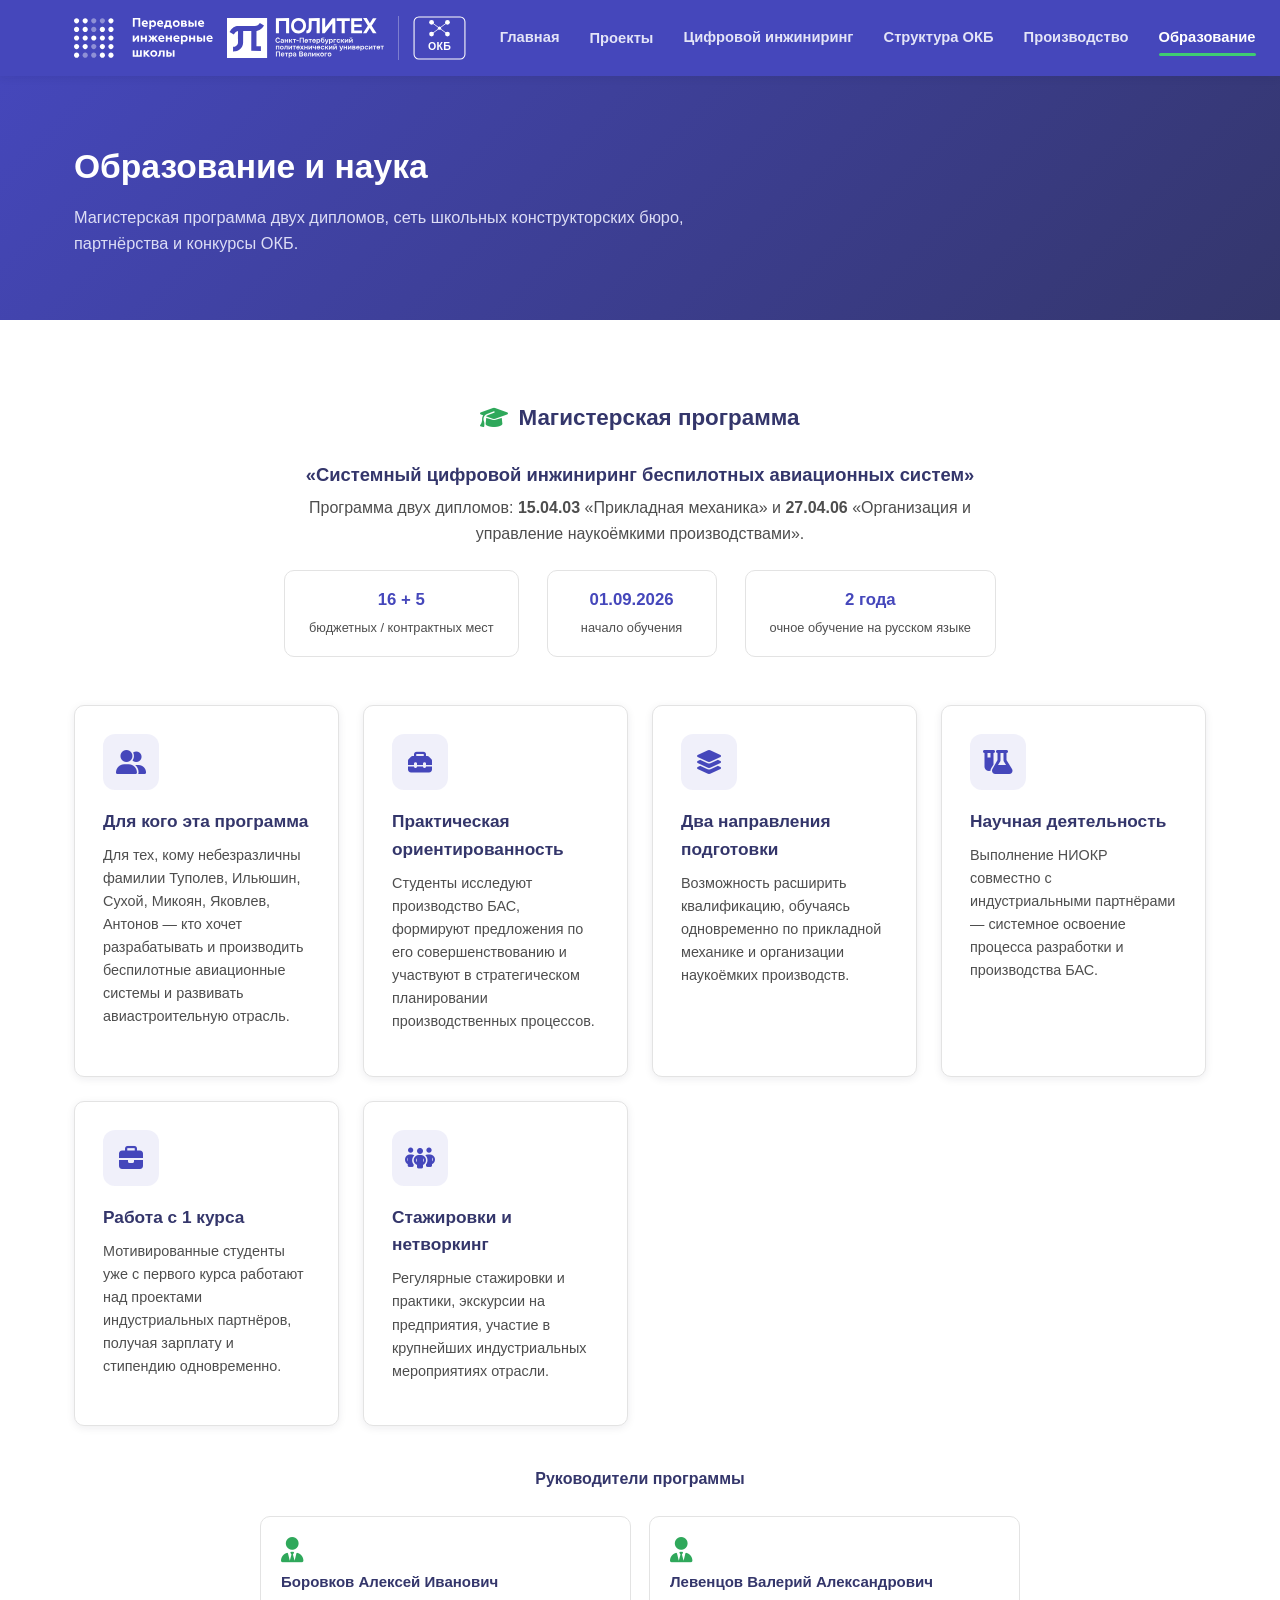
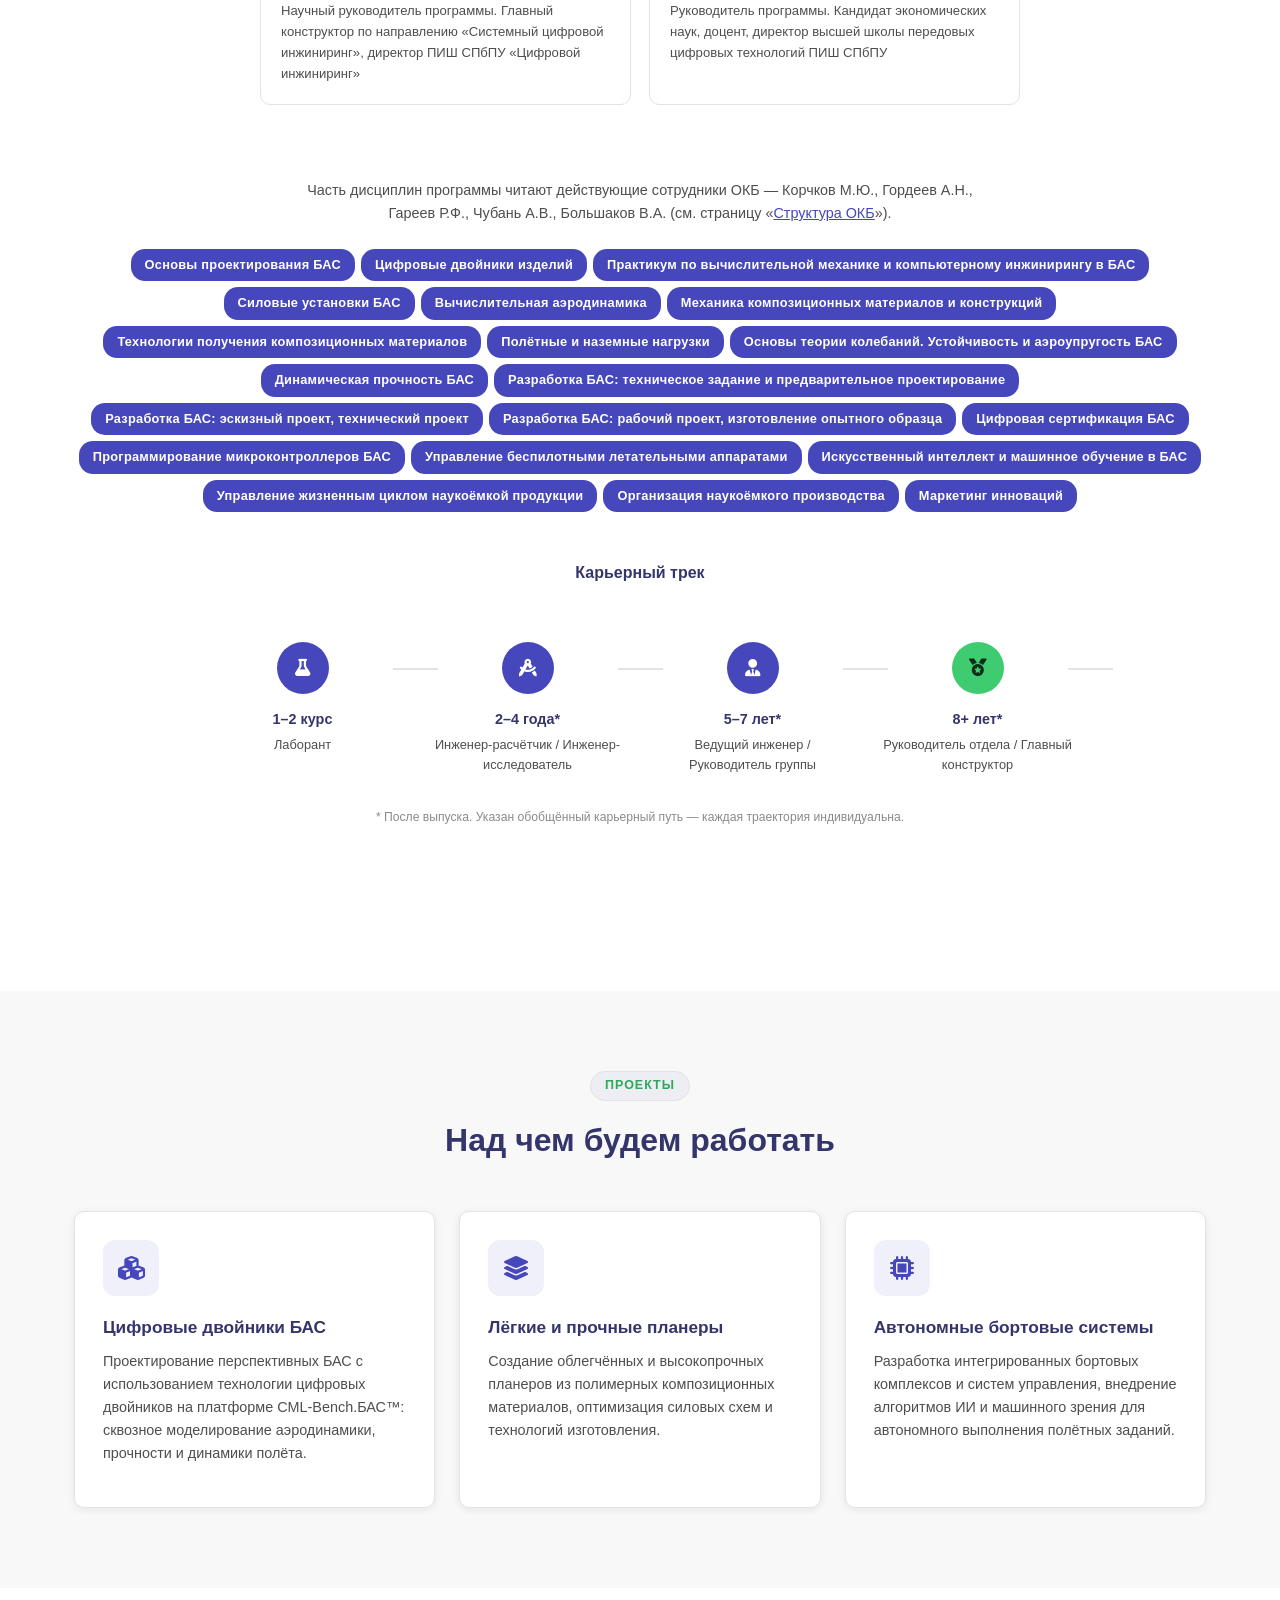
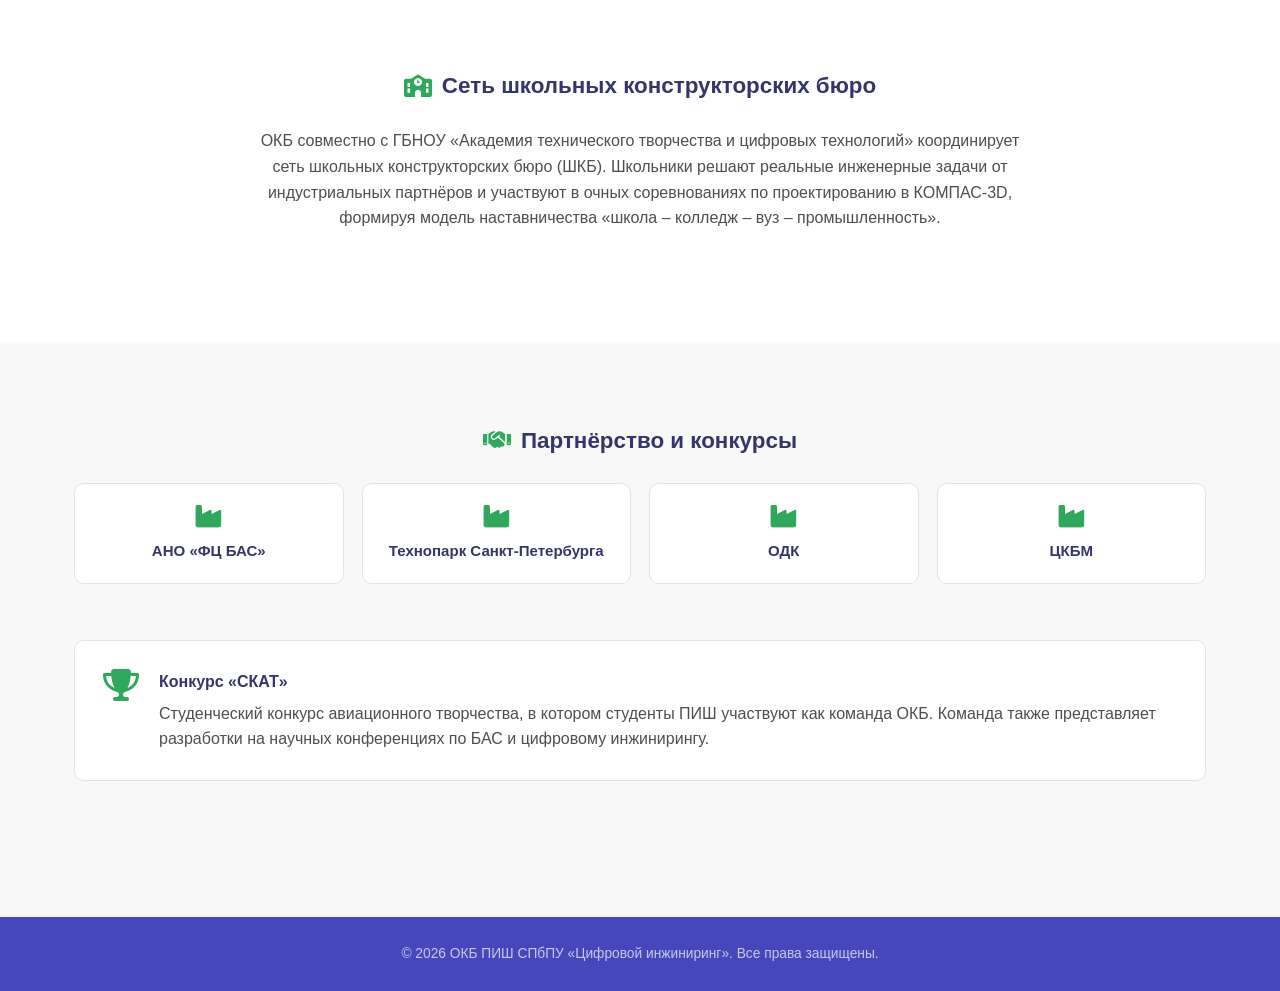
==== commit 0e85dff6: "Новость о призах CML-team в Китае, фото сотрудников, фиксы вёрстки - Главная: добавлена новость об A" ====
--- a/education.html
+++ b/education.html
@@ -71,7 +71,6 @@
       <div><strong>16 + 5</strong><span>бюджетных / контрактных мест</span></div>
       <div><strong>01.09.2026</strong><span>начало обучения</span></div>
       <div><strong>2 года</strong><span>очное обучение на русском языке</span></div>
-      <div><strong>288 000 ₽</strong><span>стоимость обучения в год</span></div>
     </div>
 
     <div class="testbed-grid reveal" style="margin-bottom:40px;">
--- a/assets/css/style.css
+++ b/assets/css/style.css
@@ -525,6 +525,10 @@
 .org-card.org-lead .org-role{color:#DCDDF5;}
 .org-card .org-role{font-size:.78rem;font-weight:700;text-transform:uppercase;letter-spacing:.03em;color:var(--color-text-muted);margin-bottom:4px;}
 .org-card .org-name{font-size:.95rem;font-weight:700;}
+.org-lead-photo{
+  width:64px;height:64px;border-radius:50%;object-fit:cover;margin:0 auto 10px;
+  display:block;border:2px solid rgba(255,255,255,0.5);
+}
 
 .org-dept-grid{display:grid;grid-template-columns:repeat(4,1fr);gap:16px;}
 @media (max-width:900px){.org-dept-grid{grid-template-columns:repeat(2,1fr);}}
@@ -543,6 +547,7 @@
   padding:16px;text-align:center;
 }
 .staff-card .staff-avatar{font-size:2.6rem;color:var(--color-primary);margin-bottom:8px;}
+.staff-card .staff-avatar img{width:64px;height:64px;border-radius:50%;object-fit:cover;display:block;margin:0 auto;}
 .staff-card h5{font-size:.9rem;margin-bottom:2px;color:var(--color-primary-dark);}
 .staff-card .staff-role{font-size:.74rem;color:var(--color-text-muted);margin-bottom:10px;min-height:2.2em;}
 .staff-card .staff-tenure{display:flex;gap:6px;margin-bottom:10px;}
